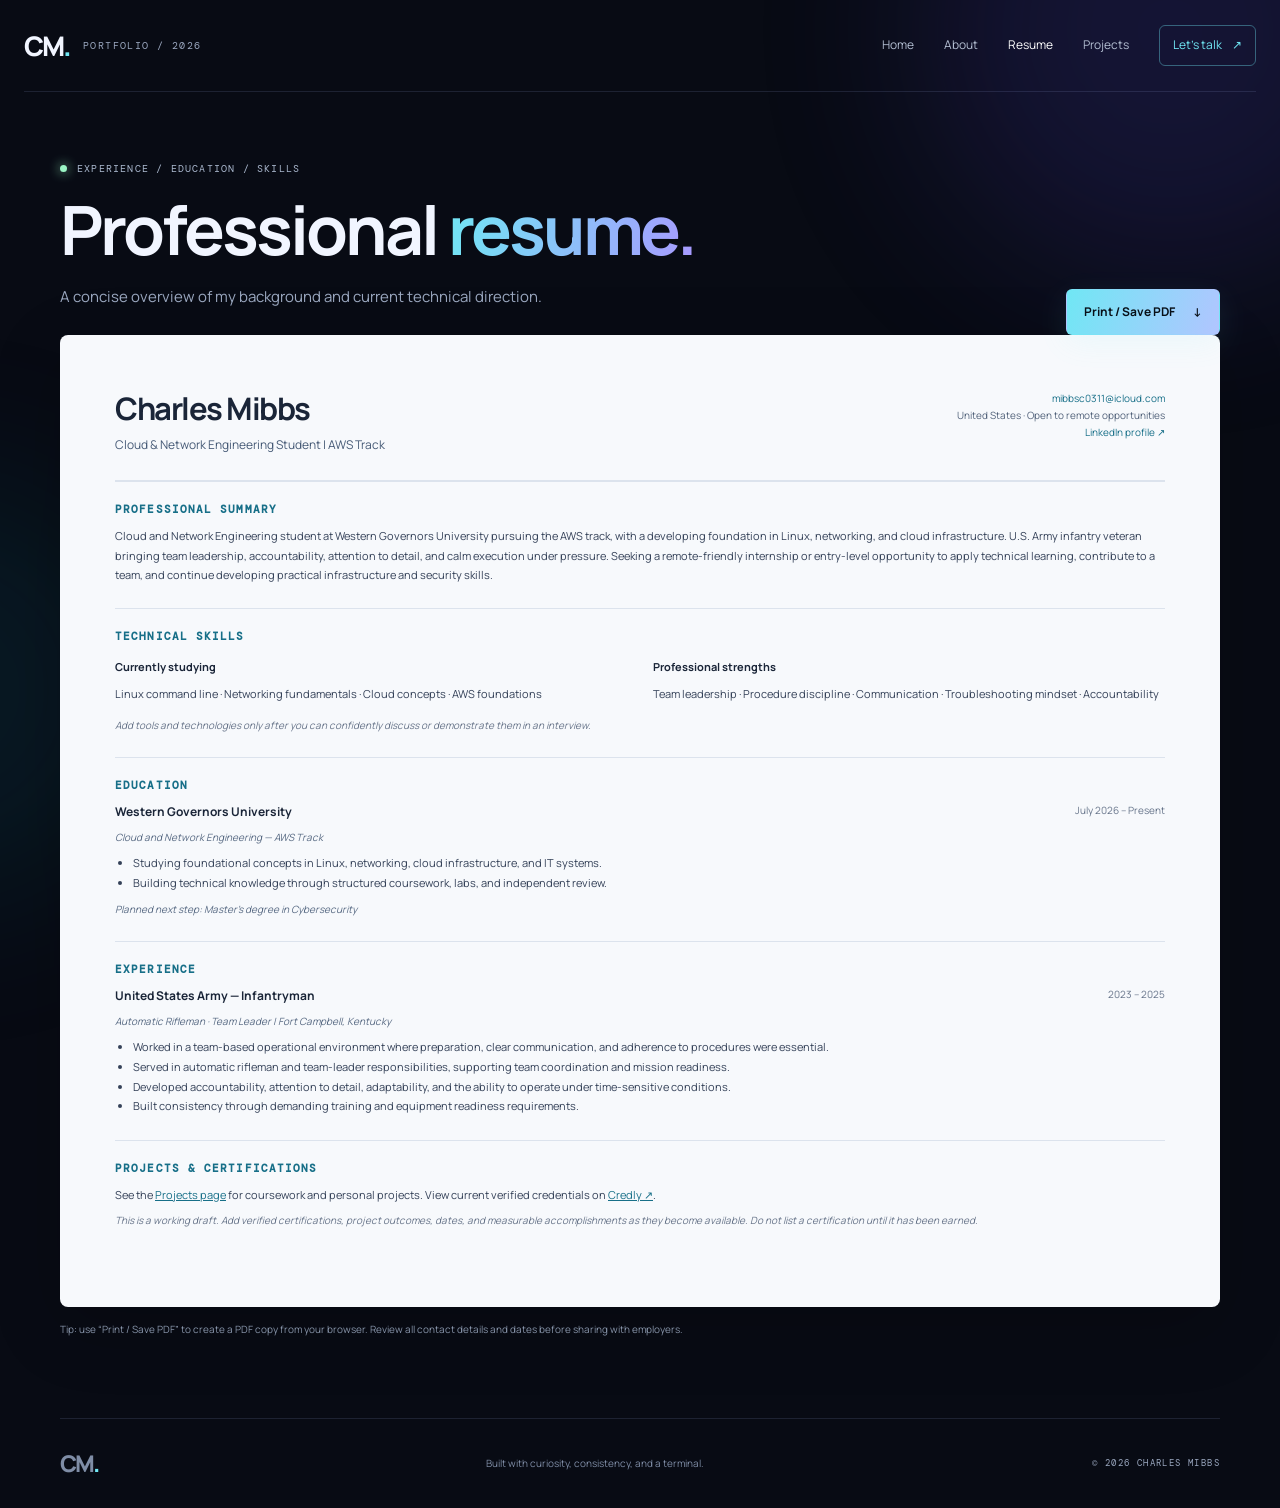
==== resume.html @ 2e9ef0ce "Add files via upload" ====
<!doctype html>
<html lang="en">
<head>
  <meta charset="utf-8"><meta name="viewport" content="width=device-width, initial-scale=1">
  <meta name="description" content="Professional resume of a Cloud and Network Engineering student.">
  <title>Resume | Charles Mibbs</title>
  <link rel="preconnect" href="https://fonts.googleapis.com"><link rel="preconnect" href="https://fonts.gstatic.com" crossorigin>
  <link href="https://fonts.googleapis.com/css2?family=DM+Mono:wght@400;500&family=Manrope:wght@400;500;600;700;800&display=swap" rel="stylesheet">
  <link rel="stylesheet" href="styles.css"><script src="config.js" defer></script><script src="script.js" defer></script>
</head>
<body>
  <div class="ambient ambient-one"></div><div class="ambient ambient-two"></div>
  <header class="site-header"><a class="brand" href="index.html"><span class="brand-mark">CM<span>.</span></span><span class="brand-caption">PORTFOLIO / 2026</span></a><button class="menu-toggle" aria-label="Open navigation" aria-expanded="false">☰</button><nav class="nav-links"><a href="index.html">Home</a><a href="about.html">About</a><a class="active" href="resume.html">Resume</a><a href="portfolio.html">Projects</a><a class="nav-contact" data-email-link href="mailto:mibbsc0311@icloud.com">Let's talk <span>↗</span></a></nav></header>
  <main class="page-wrap inner-page">
    <div class="resume-top"><div><div class="eyebrow"><span class="status-dot"></span> EXPERIENCE / EDUCATION / SKILLS</div><h1 class="page-title">Professional <span class="gradient-text">resume.</span></h1><p class="page-lede">A concise overview of my background and current technical direction.</p></div><button class="button button-primary no-print" onclick="window.print()">Print / Save PDF <span>↓</span></button></div>
    <article class="resume-sheet">
      <div class="resume-header"><div><h2 data-name>Charles Mibbs</h2><p class="resume-role">Cloud & Network Engineering Student | AWS Track</p></div><div class="resume-contact"><a data-email-link href="mailto:mibbsc0311@icloud.com">mibbsc0311@icloud.com</a><span>United States · Open to remote opportunities</span><a data-linkedin href="#" target="_blank" rel="noreferrer">LinkedIn profile ↗</a></div></div>
      <section class="resume-section"><h3>Professional Summary</h3><p>Cloud and Network Engineering student at Western Governors University pursuing the AWS track, with a developing foundation in Linux, networking, and cloud infrastructure. U.S. Army infantry veteran bringing team leadership, accountability, attention to detail, and calm execution under pressure. Seeking a remote-friendly internship or entry-level opportunity to apply technical learning, contribute to a team, and continue developing practical infrastructure and security skills.</p></section>
      <section class="resume-section"><h3>Technical Skills</h3><div class="skill-columns"><div><strong>Currently studying</strong><p>Linux command line · Networking fundamentals · Cloud concepts · AWS foundations</p></div><div><strong>Professional strengths</strong><p>Team leadership · Procedure discipline · Communication · Troubleshooting mindset · Accountability</p></div></div><p class="resume-caveat">Add tools and technologies only after you can confidently discuss or demonstrate them in an interview.</p></section>
      <section class="resume-section"><h3>Education</h3><div class="resume-entry"><div class="entry-heading"><strong>Western Governors University</strong><span>July 2026 – Present</span></div><p class="entry-subtitle">Cloud and Network Engineering — AWS Track</p><ul><li>Studying foundational concepts in Linux, networking, cloud infrastructure, and IT systems.</li><li>Building technical knowledge through structured coursework, labs, and independent review.</li></ul><p class="entry-subtitle">Planned next step: Master's degree in Cybersecurity</p></div></section>
      <section class="resume-section"><h3>Experience</h3><div class="resume-entry"><div class="entry-heading"><strong>United States Army — Infantryman</strong><span>2023 – 2025</span></div><p class="entry-subtitle">Automatic Rifleman · Team Leader | Fort Campbell, Kentucky</p><ul><li>Worked in a team-based operational environment where preparation, clear communication, and adherence to procedures were essential.</li><li>Served in automatic rifleman and team-leader responsibilities, supporting team coordination and mission readiness.</li><li>Developed accountability, attention to detail, adaptability, and the ability to operate under time-sensitive conditions.</li><li>Built consistency through demanding training and equipment readiness requirements.</li></ul></div></section>
      <section class="resume-section"><h3>Projects & Certifications</h3><p>See the <a class="inline-link" href="portfolio.html">Projects page</a> for coursework and personal projects. View current verified credentials on <a class="inline-link" data-credly href="#" target="_blank" rel="noreferrer">Credly ↗</a>.</p><p class="resume-caveat">This is a working draft. Add verified certifications, project outcomes, dates, and measurable accomplishments as they become available. Do not list a certification until it has been earned.</p></section>
    </article>
    <p class="small-muted">Tip: use “Print / Save PDF” to create a PDF copy from your browser. Review all contact details and dates before sharing with employers.</p>
  </main>
  <footer class="site-footer page-wrap"><a class="footer-brand" href="index.html">CM<span>.</span></a><span>Built with curiosity, consistency, and a terminal.</span><span class="mono">© <span data-year></span> CHARLES MIBBS</span></footer>
</body>
</html>
---- styles.css ----
/* Portfolio starter — responsive, accessible, no build step required. */
:root{--bg:#080b14;--panel:#101522;--panel-2:#121a2a;--line:rgba(174,194,255,.13);--text:#f1f5ff;--muted:#9aa7bf;--cyan:#70e7f4;--violet:#a899ff;--green:#9bf6c5;--font:"Manrope",sans-serif;--mono:"DM Mono",monospace}
*{box-sizing:border-box}html{scroll-behavior:smooth}body{margin:0;background:var(--bg);color:var(--text);font-family:var(--font);font-size:15px;line-height:1.7;overflow-x:hidden}a{color:inherit;text-decoration:none}button{font:inherit}.ambient{position:fixed;z-index:-2;pointer-events:none;filter:blur(90px);opacity:.18;border-radius:50%}.ambient-one{width:500px;height:500px;background:#5140c6;top:-220px;right:-140px}.ambient-two{width:420px;height:420px;background:#0b879c;bottom:0;left:-270px;opacity:.12}.page-wrap{width:min(1160px,calc(100% - 48px));margin-inline:auto}.site-header{width:min(1280px,calc(100% - 48px));margin:auto;min-height:92px;display:flex;align-items:center;justify-content:space-between;border-bottom:1px solid var(--line);position:relative;z-index:5}.brand{display:flex;align-items:center;gap:13px}.brand-mark,.footer-brand{font-size:27px;font-weight:800;letter-spacing:-2px}.brand-mark span,.footer-brand span{color:var(--cyan)}.brand-caption,.mono{font-family:var(--mono);font-size:10px;letter-spacing:1.4px;color:var(--muted)}.nav-links{display:flex;align-items:center;gap:30px}.nav-links>a{font-size:12px;color:#b4bfd3;transition:color .2s}.nav-links>a:hover,.nav-links>a.active{color:#fff}.nav-links .nav-contact{border:1px solid rgba(112,231,244,.38);border-radius:6px;padding:9px 13px;color:var(--cyan)}.nav-contact span{margin-left:8px}.menu-toggle{display:none;background:none;border:0;color:white;font-size:24px}.hero{min-height:590px;display:grid;grid-template-columns:1.04fr .96fr;align-items:center;gap:36px;padding-top:45px;padding-bottom:56px}.eyebrow{display:flex;align-items:center;gap:10px;font:10px var(--mono);letter-spacing:1.2px;color:#aab8ce}.status-dot,.chip-dot{width:7px;height:7px;border-radius:50%;background:var(--green);box-shadow:0 0 12px #9bf6c5}.hero-kicker{margin:32px 0 10px}.hero h1{font-size:clamp(43px,5.6vw,74px);line-height:1.08;letter-spacing:-4px;margin:0;font-weight:800}.gradient-text{background:linear-gradient(100deg,var(--cyan),var(--violet));color:transparent;background-clip:text;-webkit-background-clip:text}.hero-description,.page-lede{color:var(--muted);font-size:15px;max-width:570px;line-height:1.9;margin:24px 0 28px}.hero-actions{display:flex;gap:12px;flex-wrap:wrap}.button{display:inline-flex;align-items:center;justify-content:center;gap:18px;padding:12px 17px;border-radius:6px;font-size:12px;font-weight:700;border:1px solid transparent;cursor:pointer;transition:transform .2s,border-color .2s}.button:hover{transform:translateY(-2px)}.button-primary{color:#081018;background:linear-gradient(110deg,var(--cyan),#b1c5ff);box-shadow:0 8px 30px rgba(112,231,244,.09)}.button-quiet{border-color:var(--line);color:#e5ebfa}.social-row{display:flex;flex-wrap:wrap;gap:22px;margin-top:37px}.social-row a{display:flex;align-items:center;gap:8px;font-size:11px;color:#aab6cb}.social-row a:hover{color:var(--cyan)}.social-icon{display:inline-grid;place-items:center;border:1px solid var(--line);border-radius:5px;width:24px;height:24px;color:var(--cyan);font-weight:800}.badge-icon{color:var(--violet)}.external{font-size:11px;color:#697894}.hero-visual{height:440px;position:relative;display:grid;place-items:center;isolation:isolate}.visual-grid{position:absolute;inset:5% 0;background-image:linear-gradient(rgba(125,159,215,.08) 1px,transparent 1px),linear-gradient(90deg,rgba(125,159,215,.08) 1px,transparent 1px);background-size:34px 34px;mask-image:radial-gradient(ellipse,black 15%,transparent 70%);z-index:-1}.orbit{position:absolute;border:1px solid rgba(112,231,244,.22);border-radius:50%;transform:rotate(-28deg)}.orbit-a{width:370px;height:210px}.orbit-b{width:280px;height:350px;transform:rotate(58deg);border-color:rgba(168,153,255,.22)}.cloud-core{width:205px;height:205px;border-radius:50%;display:flex;align-items:center;justify-content:center;flex-direction:column;background:radial-gradient(circle at 30% 25%,#253b55,#101827 70%);border:1px solid rgba(112,231,244,.45);box-shadow:0 0 0 12px rgba(112,231,244,.025),0 0 70px rgba(42,180,207,.17),inset 0 0 50px rgba(112,231,244,.05)}.cloud-symbol{font-size:49px;color:var(--cyan);line-height:1.1}.cloud-label{font:10px var(--mono);letter-spacing:1px;margin-top:12px}.cloud-sub{font:8px var(--mono);letter-spacing:1.4px;color:var(--green);margin-top:5px}.floating-chip{position:absolute;padding:9px 12px;border:1px solid var(--line);background:rgba(14,21,35,.9);backdrop-filter:blur(8px);border-radius:6px;font:9px var(--mono);letter-spacing:.7px;box-shadow:0 10px 30px #050810}.chip-top{top:72px;right:1px;display:flex;align-items:center;gap:8px}.chip-bottom{bottom:68px;left:2px;color:#aab6cb}.chip-prompt{color:var(--cyan);font-size:14px}.node{position:absolute;width:8px;height:8px;border-radius:50%;background:var(--cyan);box-shadow:0 0 16px var(--cyan)}.node-a{top:90px;left:22%}.node-b{top:48%;right:5%;background:var(--violet);box-shadow:0 0 16px var(--violet)}.node-c{bottom:72px;right:28%}.node-d{top:34%;left:7%;background:var(--violet)}.visual-index{position:absolute;right:0;bottom:5px;font-size:8px}.proof-strip{display:grid;grid-template-columns:repeat(4,1fr);border-block:1px solid var(--line);padding:22px 0;gap:20px}.proof-strip>div{display:flex;align-items:center;gap:13px}.proof-number{font:12px var(--mono);color:var(--cyan)}.proof-strip strong,.proof-strip small{display:block}.proof-strip strong{font-size:12px}.proof-strip small{font-size:10px;color:var(--muted);margin-top:2px}.section-block{padding:90px 0 85px}.section-heading{display:flex;align-items:end;justify-content:space-between;gap:20px;margin-bottom:28px}.section-label{font:10px var(--mono);letter-spacing:1.4px;color:var(--cyan);margin:0 0 10px}.section-heading h2,.callout h2,.about-main h2{font-size:clamp(27px,3.4vw,40px);letter-spacing:-1.8px;line-height:1.2;margin:0}.text-link{font-size:11px;color:var(--cyan);white-space:nowrap}.text-link span{margin-left:8px}.focus-grid{display:grid;grid-template-columns:repeat(3,1fr);gap:14px}.focus-card,.side-card,.panel{background:linear-gradient(145deg,rgba(18,26,42,.94),rgba(11,16,27,.94));border:1px solid var(--line);border-radius:9px}.focus-card{padding:24px;position:relative;min-height:245px;overflow:hidden}.card-number{position:absolute;right:20px;top:17px;color:#5e6b83;font:10px var(--mono)}.card-icon{font-size:25px;color:var(--cyan);margin:4px 0 15px}.focus-card h3,.side-card h3{font-size:17px;margin:0 0 8px}.focus-card p,.side-card p{font-size:12px;color:var(--muted);line-height:1.8;margin:0 0 18px}.tag{display:inline-block;border:1px solid rgba(112,231,244,.16);border-radius:4px;padding:3px 7px;margin:4px 5px 0 0;font:9px var(--mono);color:#9fbed0}.callout{position:relative;overflow:hidden;display:flex;align-items:center;justify-content:space-between;gap:25px;padding:38px 42px;margin-bottom:80px;border:1px solid rgba(112,231,244,.2);border-radius:10px;background:linear-gradient(115deg,rgba(18,31,47,.96),rgba(17,19,39,.96))}.callout h2{font-size:34px}.callout .button{position:relative;z-index:1}.callout-glow{position:absolute;right:15%;top:-130px;width:280px;height:280px;border-radius:50%;background:#5750db;filter:blur(110px);opacity:.2}.site-footer{display:flex;align-items:center;justify-content:space-between;gap:20px;min-height:90px;border-top:1px solid var(--line);color:#7f8da6;font-size:10px}.footer-brand{font-size:23px}.site-footer .mono{font-size:9px}.inner-page{padding-top:70px;padding-bottom:70px;min-height:70vh}.page-title{font-size:clamp(42px,5.6vw,68px);letter-spacing:-3px;line-height:1.1;margin:17px 0 12px}.page-lede{max-width:680px;margin:16px 0 40px;font-size:15px}.about-layout{display:grid;grid-template-columns:1.65fr .85fr;gap:18px;align-items:start}.about-main{padding:35px}.about-main h2{margin:10px 0 23px}.about-main>p:not(.section-label){font-size:13px;line-height:2;color:#b5c0d2}.signature-line{border-top:1px solid var(--line);padding-top:20px;margin-top:30px;display:flex;align-items:center;justify-content:space-between}.signature-mark{font-weight:800;font-size:26px;letter-spacing:-2px;color:var(--cyan)}.side-card{padding:23px;margin-bottom:14px}.side-card h3{font-size:25px}.clean-list{list-style:none;padding:0;margin:10px 0 0}.clean-list li{font-size:11px;padding:8px 0;border-bottom:1px solid var(--line);color:#c4cee0}.clean-list li:last-child{border:0}.clean-list span{color:var(--cyan);margin-right:8px}.note-box{padding:17px 20px;margin-top:25px;background:rgba(112,231,244,.045);border:1px solid rgba(112,231,244,.14);border-radius:7px;color:#aab7cb;font-size:11px;line-height:1.8}.note-box strong{color:var(--cyan)}code{font-family:var(--mono);color:#d2caff}.resume-top{display:flex;align-items:end;justify-content:space-between;gap:20px}.resume-top .page-lede{margin-bottom:24px}.resume-sheet{background:#f7f9fc;color:#1a2538;border-radius:8px;padding:clamp(24px,5vw,55px);box-shadow:0 20px 70px rgba(0,0,0,.2)}.resume-header{display:flex;justify-content:space-between;gap:20px;padding-bottom:24px;border-bottom:2px solid #dce3ed}.resume-header h2{font-size:31px;letter-spacing:-1.5px;margin:0;line-height:1.2}.resume-role{color:#465a76;font-size:12px;margin:8px 0 0}.resume-contact{display:flex;flex-direction:column;align-items:flex-end;font-size:10px;color:#52627a;text-align:right}.resume-contact a{color:#176f88}.resume-section{padding:20px 0 17px;border-bottom:1px solid #dce3ed}.resume-section:last-child{border-bottom:0}.resume-section h3{font:700 11px var(--mono);letter-spacing:1.1px;text-transform:uppercase;color:#176f88;margin:0 0 10px}.resume-section p,.resume-section li{font-size:11px;line-height:1.8;color:#344158}.resume-section p{margin:6px 0}.skill-columns{display:grid;grid-template-columns:1fr 1fr;gap:25px}.skill-columns strong{font-size:11px}.skill-columns p{margin-top:5px}.resume-entry{margin-bottom:5px}.entry-heading{display:flex;justify-content:space-between;gap:20px;font-size:12px}.entry-heading span{font-size:10px;color:#66748a;white-space:nowrap}.entry-subtitle{font-size:10px!important;color:#596b84!important;font-style:italic}.resume-section ul{padding-left:18px;margin:7px 0}.resume-caveat{font-size:10px!important;color:#68758a!important;font-style:italic}.inline-link{color:#176f88;text-decoration:underline}.small-muted{font-size:10px;color:#8794a9;margin-top:14px}.portfolio-toolbar{display:flex;align-items:center;justify-content:space-between;gap:15px;padding:18px 0;border-top:1px solid var(--line);border-bottom:1px solid var(--line);margin:15px 0 24px}.portfolio-toolbar .mono{font-size:9px}.project-grid{display:grid;grid-template-columns:repeat(2,1fr);gap:18px}.project-card{border:1px solid var(--line);background:linear-gradient(145deg,rgba(17,24,39,.97),rgba(10,15,26,.97));border-radius:9px;overflow:hidden}.project-visual{height:220px;position:relative;overflow:hidden;background:#0e1928}.visual-label{position:absolute;bottom:12px;left:16px;font:8px var(--mono);letter-spacing:1.4px;color:#7187a4}.terminal-visual{background:radial-gradient(circle at 85% 15%,#1b3750,#0c1220 60%)}.terminal-bar{height:35px;display:flex;align-items:center;gap:5px;padding:0 13px;border-bottom:1px solid var(--line);color:#7e8ba2}.terminal-bar>span{width:6px;height:6px;border-radius:50%;background:#516178}.terminal-bar b{margin-left:auto;font:9px var(--mono)}.terminal-content{font:10px var(--mono);padding:16px 23px;color:#e3ebfa}.terminal-content p{margin:5px 0}.terminal-content p span{color:var(--green)}.terminal-output{color:#8ea4c2!important;padding-left:13px}.cursor{display:inline-block;width:6px;height:12px;background:var(--cyan);vertical-align:middle;animation:blink 1s steps(2) infinite}@keyframes blink{50%{opacity:0}}.network-visual{background:radial-gradient(circle,#182b44,#0a101c 70%)}.network-visual svg{position:absolute;inset:0;width:100%;height:100%;stroke:rgba(112,231,244,.42);stroke-width:1;fill:none}.network-node{position:absolute;z-index:1;padding:8px 10px;border:1px solid rgba(112,231,244,.35);border-radius:4px;background:#101b2c;font:8px var(--mono);color:var(--cyan)}.n1{top:29px;left:7%}.n2{top:29px;left:44%}.n3{top:29px;right:7%}.n4{bottom:35px;left:43%;color:var(--violet);border-color:rgba(168,153,255,.4)}.cloud-visual{display:grid;place-items:center;background:radial-gradient(circle at 50% 50%,#1c3050,#0b1120 70%)}.cloud-stack{z-index:1;display:flex;flex-direction:column;align-items:center}.cloud-stack span{font-size:52px;color:var(--cyan);line-height:1}.cloud-stack b{font-size:15px;letter-spacing:3px}.cloud-stack small{font:8px var(--mono);color:#92a3be;margin-top:7px}.cloud-ring{position:absolute;width:220px;height:110px;border:1px solid rgba(112,231,244,.3);border-radius:50%;transform:rotate(-28deg)}.project-body{padding:22px}.project-meta{display:flex;justify-content:space-between;font:9px var(--mono);letter-spacing:1px;color:#7587a4}.project-meta span:first-child{color:var(--cyan)}.project-body h2{font-size:18px;letter-spacing:-.5px;margin:10px 0}.project-body p{font-size:11px;line-height:1.9;color:var(--muted);min-height:60px}.tag-row{margin:14px 0}.project-link{display:inline-block;margin-top:9px;font-size:11px;color:var(--cyan)}.project-link span{margin-left:8px}.project-add{padding:30px;display:flex;flex-direction:column;align-items:flex-start;justify-content:center;min-height:300px;background:linear-gradient(145deg,rgba(20,26,46,.8),rgba(10,15,26,.95));border-style:dashed}.add-symbol{width:40px;height:40px;border:1px solid rgba(112,231,244,.3);border-radius:50%;display:grid;place-items:center;font-size:23px;color:var(--cyan);margin-bottom:18px}.project-add h2{font-size:20px;margin:5px 0}.project-add p:not(.mono){font-size:12px;color:var(--muted);max-width:330px}.is-placeholder{cursor:pointer}
@media(max-width:850px){.hero{grid-template-columns:1fr;gap:10px;padding-top:65px}.hero-visual{height:370px;max-width:600px;width:100%;margin:auto}.proof-strip{grid-template-columns:repeat(2,1fr)}.about-layout{grid-template-columns:1fr}.about-side{display:grid;grid-template-columns:repeat(2,1fr);gap:14px}.side-card{margin:0}.side-card:last-child{grid-column:1/-1}.nav-links{gap:17px}.nav-links>a{font-size:11px}.project-visual{height:190px}}
@media(max-width:620px){.page-wrap,.site-header{width:calc(100% - 34px)}.site-header{min-height:75px}.brand-caption{display:none}.menu-toggle{display:block}.nav-links{display:none;position:absolute;top:74px;left:0;right:0;padding:18px;background:#0e1422;border:1px solid var(--line);border-radius:8px;flex-direction:column;align-items:stretch;gap:0}.nav-links.nav-open{display:flex}.nav-links>a{padding:12px;font-size:13px}.nav-links .nav-contact{margin-top:8px;text-align:center}.hero{padding-top:50px;min-height:unset}.hero h1{font-size:44px;letter-spacing:-2.5px}.hero-visual{height:320px}.orbit-a{width:300px}.orbit-b{height:280px}.cloud-core{width:165px;height:165px}.cloud-symbol{font-size:40px}.chip-top{right:0;top:40px}.chip-bottom{left:0;bottom:38px}.social-row{gap:13px}.social-row a{font-size:10px}.proof-strip{gap:17px;padding:18px 0}.proof-strip>div{gap:8px}.proof-strip small{font-size:9px}.section-block{padding:65px 0}.section-heading{align-items:start;flex-direction:column}.focus-grid,.project-grid{grid-template-columns:1fr}.focus-card{min-height:unset}.callout{padding:28px 23px;flex-direction:column;align-items:flex-start;margin-bottom:55px}.callout h2{font-size:30px}.site-footer{padding:20px 0;flex-wrap:wrap;justify-content:space-between}.site-footer>span:nth-child(2){order:3;width:100%}.inner-page{padding-top:50px}.page-title{font-size:44px;letter-spacing:-2px}.page-lede{font-size:13px}.about-main{padding:23px}.about-side{grid-template-columns:1fr}.side-card:last-child{grid-column:auto}.resume-top{align-items:flex-start;flex-direction:column}.resume-sheet{padding:22px 18px}.resume-header{flex-direction:column}.resume-contact{align-items:flex-start;text-align:left}.resume-header h2{font-size:27px}.skill-columns{grid-template-columns:1fr;gap:8px}.entry-heading{flex-direction:column;gap:0}.entry-heading span{white-space:normal}.portfolio-toolbar{align-items:flex-start;flex-direction:column}.project-visual{height:210px}}
@media print{body{background:#fff;color:#172033}.ambient,.site-header,.site-footer,.resume-top .button,.no-print,.small-muted{display:none!important}.page-wrap{width:100%;max-width:none}.inner-page{padding:0;margin:0}.page-title,.eyebrow,.page-lede{display:none}.resume-sheet{box-shadow:none;border-radius:0;padding:0;background:#fff}.resume-header{padding-top:0}.resume-section{break-inside:avoid}.resume-section p,.resume-section li{font-size:10pt}.resume-header h2{font-size:25pt}.resume-contact{font-size:9pt}.resume-role{font-size:10pt}}
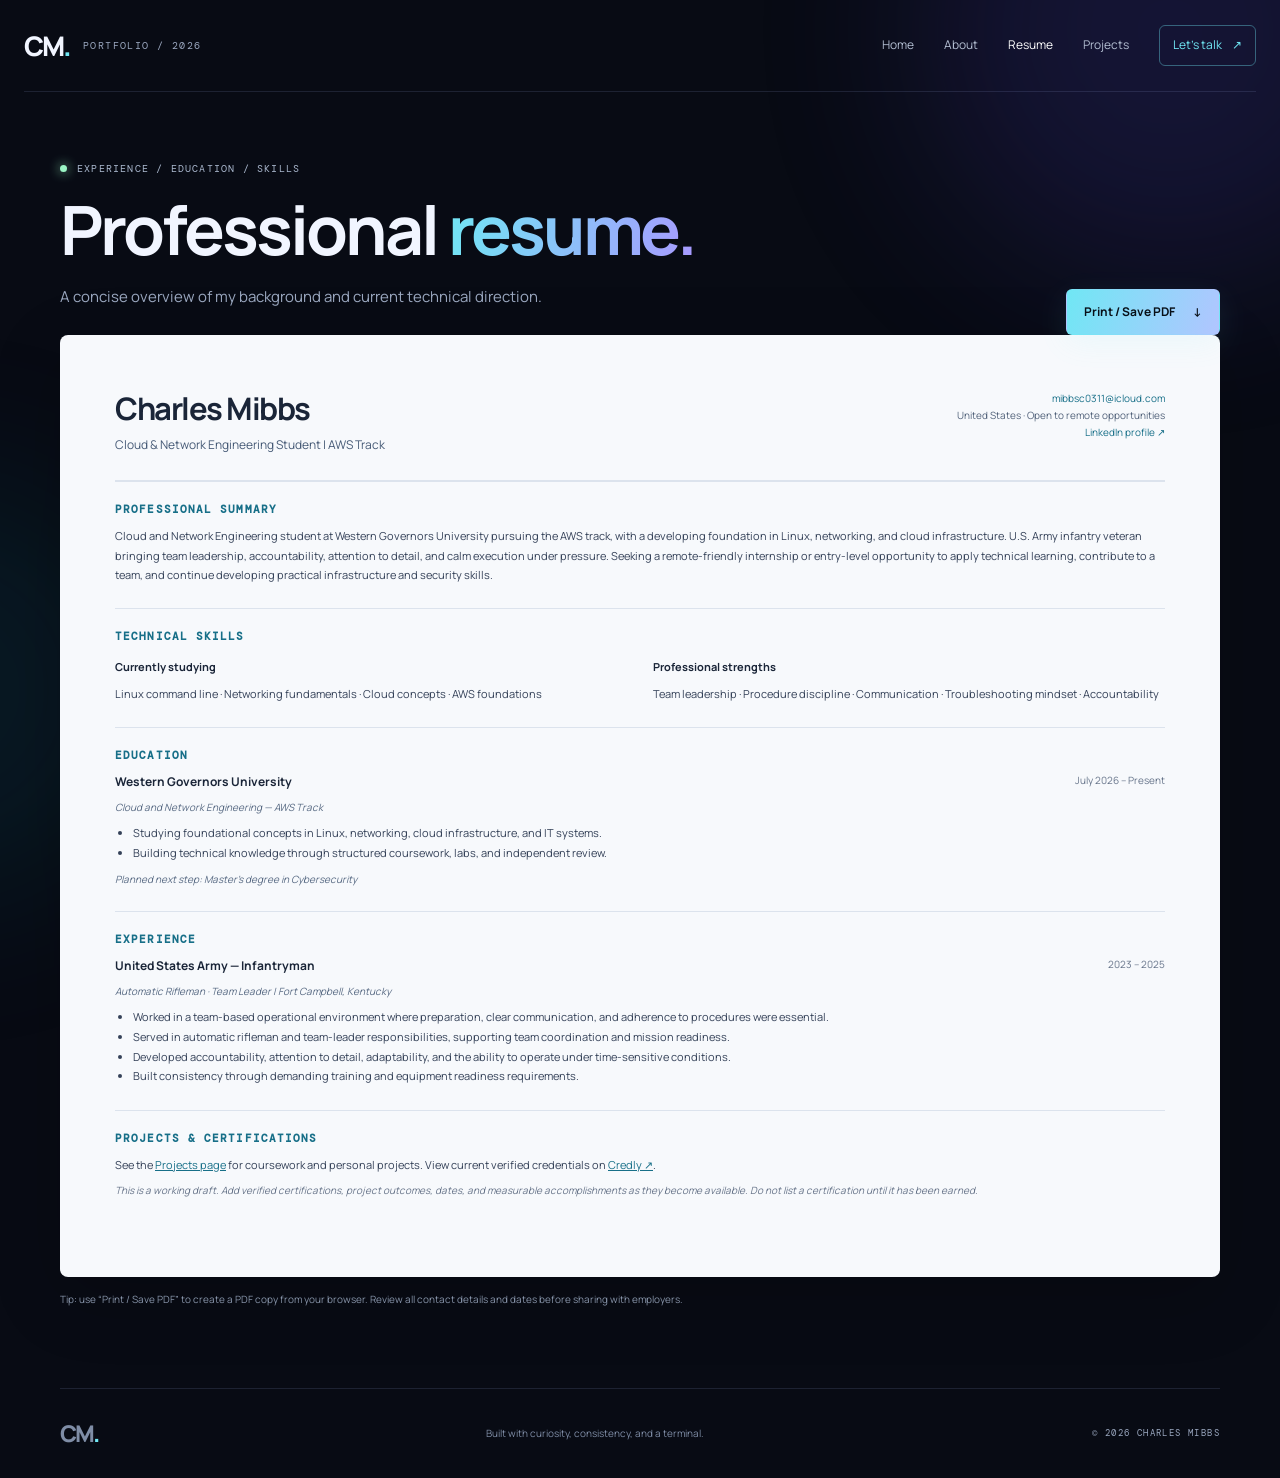
==== commit a1bb9b30: "Remove resume draft guidance from public page" ====
--- a/resume.html
+++ b/resume.html
@@ -16,7 +16,7 @@
     <article class="resume-sheet">
       <div class="resume-header"><div><h2 data-name>Charles Mibbs</h2><p class="resume-role">Cloud & Network Engineering Student | AWS Track</p></div><div class="resume-contact"><a data-email-link href="mailto:mibbsc0311@icloud.com">mibbsc0311@icloud.com</a><span>United States · Open to remote opportunities</span><a data-linkedin href="#" target="_blank" rel="noreferrer">LinkedIn profile ↗</a></div></div>
       <section class="resume-section"><h3>Professional Summary</h3><p>Cloud and Network Engineering student at Western Governors University pursuing the AWS track, with a developing foundation in Linux, networking, and cloud infrastructure. U.S. Army infantry veteran bringing team leadership, accountability, attention to detail, and calm execution under pressure. Seeking a remote-friendly internship or entry-level opportunity to apply technical learning, contribute to a team, and continue developing practical infrastructure and security skills.</p></section>
-      <section class="resume-section"><h3>Technical Skills</h3><div class="skill-columns"><div><strong>Currently studying</strong><p>Linux command line · Networking fundamentals · Cloud concepts · AWS foundations</p></div><div><strong>Professional strengths</strong><p>Team leadership · Procedure discipline · Communication · Troubleshooting mindset · Accountability</p></div></div><p class="resume-caveat">Add tools and technologies only after you can confidently discuss or demonstrate them in an interview.</p></section>
+      <section class="resume-section"><h3>Technical Skills</h3><div class="skill-columns"><div><strong>Currently studying</strong><p>Linux command line · Networking fundamentals · Cloud concepts · AWS foundations</p></div><div><strong>Professional strengths</strong><p>Team leadership · Procedure discipline · Communication · Troubleshooting mindset · Accountability</p></div></div></section>
       <section class="resume-section"><h3>Education</h3><div class="resume-entry"><div class="entry-heading"><strong>Western Governors University</strong><span>July 2026 – Present</span></div><p class="entry-subtitle">Cloud and Network Engineering — AWS Track</p><ul><li>Studying foundational concepts in Linux, networking, cloud infrastructure, and IT systems.</li><li>Building technical knowledge through structured coursework, labs, and independent review.</li></ul><p class="entry-subtitle">Planned next step: Master's degree in Cybersecurity</p></div></section>
       <section class="resume-section"><h3>Experience</h3><div class="resume-entry"><div class="entry-heading"><strong>United States Army — Infantryman</strong><span>2023 – 2025</span></div><p class="entry-subtitle">Automatic Rifleman · Team Leader | Fort Campbell, Kentucky</p><ul><li>Worked in a team-based operational environment where preparation, clear communication, and adherence to procedures were essential.</li><li>Served in automatic rifleman and team-leader responsibilities, supporting team coordination and mission readiness.</li><li>Developed accountability, attention to detail, adaptability, and the ability to operate under time-sensitive conditions.</li><li>Built consistency through demanding training and equipment readiness requirements.</li></ul></div></section>
       <section class="resume-section"><h3>Projects & Certifications</h3><p>See the <a class="inline-link" href="portfolio.html">Projects page</a> for coursework and personal projects. View current verified credentials on <a class="inline-link" data-credly href="#" target="_blank" rel="noreferrer">Credly ↗</a>.</p><p class="resume-caveat">This is a working draft. Add verified certifications, project outcomes, dates, and measurable accomplishments as they become available. Do not list a certification until it has been earned.</p></section>
